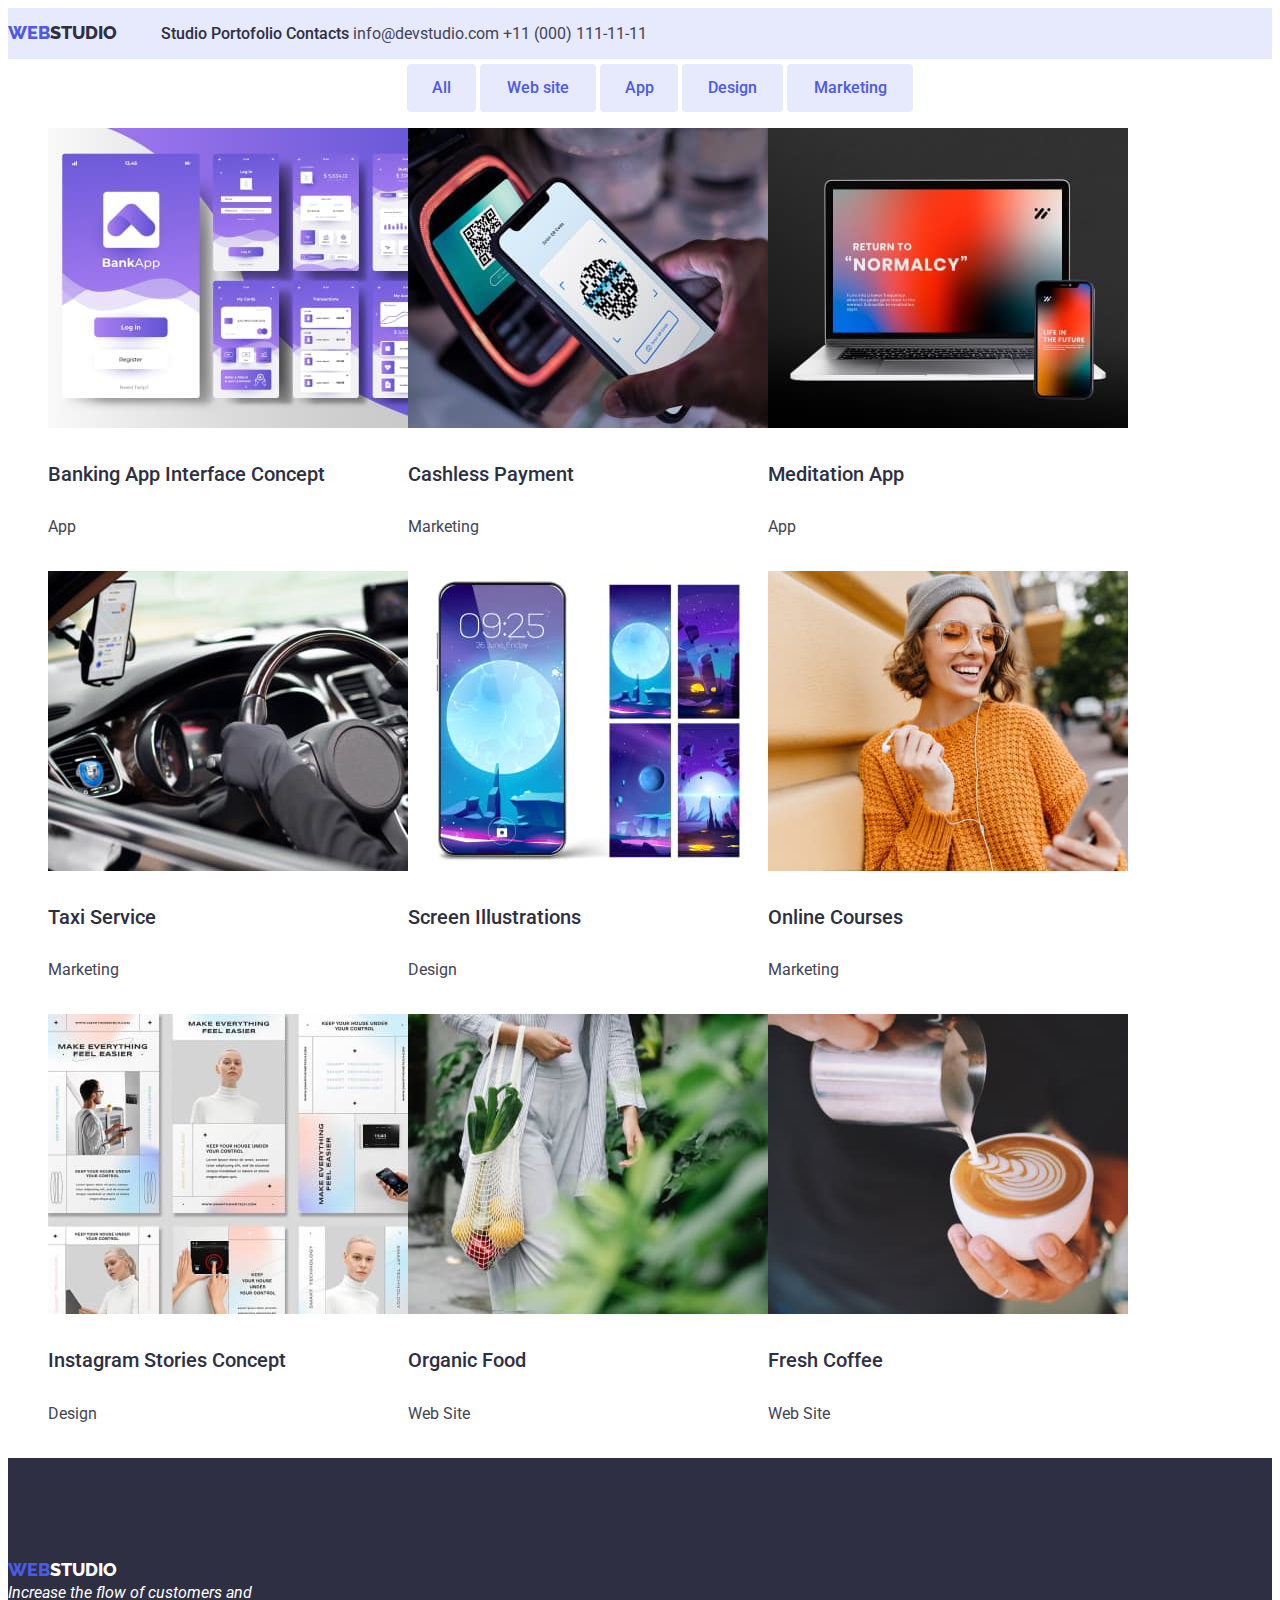
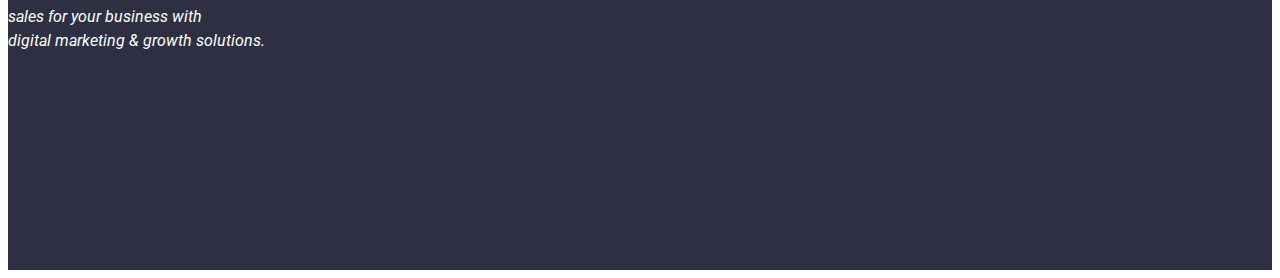
==== portofolio.html @ ede85bdb "added the stiling, html pages and images from the last homework" ====
<!DOCTYPE html>
<html lang="en">

<head>
    <meta charset="UTF-8">
    <meta name="viewport" content="width=device-width, initial-scale=1.0">
    <title>Portofolio</title>
    <link rel="preconnect" href="https://fonts.googleapis.com">
    <link rel="preconnect" href="https://fonts.gstatic.com" crossorigin>
    <link
        href="https://fonts.googleapis.com/css2?family=Raleway:ital,wght@0,100..900;1,100..900&family=Roboto:ital,wght@0,100;0,300;0,400;0,500;0,700;0,900;1,100;1,300;1,400;1,500;1,700;1,900&display=swap"
        rel="stylesheet">
    <link rel="stylesheet" href="styles/styles.css">
</head>

<body>
    <!-- Header section -->
    <header class="global-header">
        <a href="index.html" class="logo">STUDIO</a>
        <nav class="nav-bar">
            <ul class="nav-list">
                <li><a href="index.html">Studio</a></li>
                <li><a href="portofolio.html">Portofolio</a> </li>
                <li><a href="contacts.html">Contacts</a> </li>
            </ul>
        </nav>
        <a href="mailto:info@devstudio.com">info@devstudio.com</a>
        <a href="tel:+11(000)111-11-11">+11 (000) 111-11-11</a>

    </header>
    <main>
        <!-- Filter buttons -->
        <div class="filters">
            <ul class="portofolio-buttons">
                <li><span>
                        <button type="button" class="all-button">All</button>
                    </span>
                    <span>
                        <button type="button" class="web-button">Web site</button>
                    </span>
                    <span>
                        <button type="button" class=" app-button">App</button></span>
                    <span>
                        <button type="button" class="design-button">Design</button></span>
                    <span>
                        <button type="button" class="marketing-button">Marketing</button></span>
                </li>
            </ul>
        </div>
        <div class="main-portofolio">
            <!-- List of images-->
            <ul class="portofolio-list-one">
                <li>
                    <img src="images/banking_app.jpg" alt="The interface of the banking app">
                    <h4>Banking App Interface Concept</h4>
                    <p>App</p>
                </li>
                <li>
                    <img src="images/cashless_payment.jpg" alt="An image of cashless payment">
                    <h4>Cashless Payment</h4>
                    <p>Marketing</p>
                </li>
                <li>
                    <img src="images/meditation.jpg" alt="A preview of the meditation app">
                    <h4>Meditation App</h4>
                    <p>App</p>
                </li>
            </ul>
            <ul class="portofolio-list-two">
                <li>
                    <img src="images/taxi.jpg" alt="An image of a taxi driver">
                    <h4>Taxi Service</h4>
                    <p>Marketing</p>
                </li>
                <li>
                    <img src="images/screen_ill.jpg" alt="A few images with background previews">
                    <h4>Screen Illustrations</h4>
                    <p>Design</p>
                </li>
                <li>
                    <img src="images/online_courses.jpg" alt="A pic of a woman being connected to the classes online">
                    <h4>Online Courses</h4>
                    <p>Marketing</p>
                </li>
            </ul>
            <ul class="portofolio-list-three">
                <li>
                    <img src="images/instagram_stories.jpg" alt="Previews of the instragram stories concept ">
                    <h4>Instagram Stories Concept</h4>
                    <p>Design</p>
                </li>
                <li>
                    <img src="images/organic_food.jpg" alt="A pic of someone carrying organic food">
                    <h4>Organic Food</h4>
                    <p>Web Site</p>
                </li>
                <li>
                    <img src="images/fresh_coffee.jpg" alt="A pic of someone holding a cup of fresh coffee">
                    <h4>Fresh Coffee</h4>
                    <p>Web Site</p>
                </li>
            </ul>
        </div>
    </main>
    <!-- Footer section -->
    <footer class="footer">
        <a href="index.html" class="logo-footer">STUDIO</a>
        <address class="address">Increase the flow of customers and <br> sales for your business with <br> digital
            marketing
            &
            growth solutions.
        </address>
    </footer>
</body>

</html>
---- styles/styles.css ----
:root {
    --subtitle-color: #2E2F42;
    --text-color: #434455;
    --title-font-family: "Roboto",
        sans-serif;
    --logo-font-family: "Raleway",
        sans-serif;

    button[type="button"] {
        cursor: pointer;
    }

    .logo::before {
        content: "WEB";
        color: #4D5AE5;
        font-family: var(--logo-font-family);
        font-weight: 800;
        font-size: 18px;
    }

    .logo {
        font-family: var(--logo-font-family);
        font-weight: 800;
        color: #2E2F42;
        line-height: 1, 31;
        font-size: 18px;
    }
}

a {
    text-decoration: none;
}

body {
    font-family: var(--title-font-family);
}

h1,
h2 {
    font-weight: 700;
}

h4 {
    font-weight: 500;
}

/* NAV STYLING */
.nav-bar {
    list-style: none;
    font-weight: 500;
    color: var(--subtitle-color);
    display: inline-block;
}

.nav-list li {
    list-style: none;
    display: inline-block;
    line-height: 1, 5;
}
[href$=".html"]:hover{
    color: #404BBF;
}
[href$=".html"]:focus {
    color: #404BBF;
}
/* PHONE AND EMAIL COLOR */
.global-header>a {
    color: var(--text-color);
    line-height: 1.5;
}
.global-header>a:hover{
color: #404BBF;
}

.global-header>a:focus{
    color: #404BBF;
}
/* Background color for hero section */
.hero-section {
    background-color: #2E2F42;
    height: 600px;
}

.hero-section>h1 {
    color: #ffffff;
    text-align: center;
    padding-top: 182px;
    font-size: 56px;
    line-height: 3.75;
}

.global-header {
    background-color: #E7E9FC;
    border: 1px;
    margin-bottom: -45px;
}

[href$=".html"] {
    color: var(--subtitle-color);
}

.order-service {
    font-family: var(--title-font-family);
    font-weight: 500;
    background-color: #4D5AE5;
    border-radius: 4px;
    width: 169px;
    height: 56px;
    text-align: center;
    color: #ffffff;
    margin-left: 835px;
    font-weight: 500;
    line-height: 1.5;
}

.order-service:hover{
    background-color: #E7E9FC;
    color: #4D5AE5;
}

.description-tab {
    list-style: none;
    line-height: 1.5;
    display: inline-flex;
}

.description-tab>li>h4 {
    color: var(--subtitle-color);
    font-size: 20px;
}

.description-tab>li>p {
    color: var(--text-color);
}

.what-we-do {
    text-align: center;
    color: var(--subtitle-color);
    line-height: 2.5;
    font-size: 36px;
}

.what-we-do-pics {
    list-style: none;
    text-align: center
}

.what-we-do-pics li {
    display: inline-block;
}

.our-team {
    text-align: center;
    font-size: 36px;
}

.our-team-pics {
    list-style: none;
    line-height: 1.5;
}

.our-team-pics>li {
    text-align: center;
    display: inline-block;
    padding-right: 24px;
    align-items: center;
}

.address {
    line-height: 1.5;
    color: #ffffff;
}

.footer {
    background-color: #2E2F42;
    height: 312px;
    padding-top: 100px;
}

.logo-footer::before {
    content: "WEB";
    color: #4D5AE5;
    font-family: var(--logo-font-family);
    font-weight: 800;
    font-size: 18px;
}

.logo-footer {
    font-family: var(--logo-font-family);
    font-weight: 800;
    color: #ffffff;
    line-height: 1.31;
    font-size: 18px;
}

/* Portofolio only */
.portofolio-buttons {
    text-align: center;
}

.portofolio-buttons>li {
    list-style: none;
}

/* Image list */

.portofolio-list-one {
    list-style: none;
    display: flex;
}

.portofolio-list-one>li>h4 {
    color: var(--subtitle-color);
    font-size: 20px;
    line-height: 1.5;
}

.portofolio-list-one>li>p {
    color: var(--text-color);
    line-height: 1.5;
}

.portofolio-list-two {
    list-style: none;
    display: flex;
}

.portofolio-list-two>li>h4 {
    color: var(--subtitle-color);
    font-size: 20px;
    line-height: 1.5;
}

.portofolio-list-two>li>p {
    color: var(--text-color);
    line-height: 1.5;
}

.portofolio-list-three {
    list-style: none;
    display: flex;
}

.portofolio-list-three>li>h4 {
    color: var(--subtitle-color);
    font-size: 20px;
    line-height: 1.5;
}

.portofolio-list-three>li>p {
    color: var(--text-color);
    line-height: 1.5;
}

.filters {
    margin-top: 50px;
}

.all-button {
    font-family: var(--title-font-family);
    text-align: center;
    background-color: #E7E9FC;
    width: 69px;
    height: 48px;
    border-radius: 4px;
    border: 1px;
    padding: 12px, 24px;
    color: #4D5AE5;
    font-weight: 500;
    font-size: 16px;
    line-height: 1.5;
}

.all-button:hover {
    background-color: #404BBF;
    color: #ffffff;
}

.web-button {
    font-family: var(--title-font-family);
    text-align: center;
    background-color: #E7E9FC;
    width: 116px;
    height: 48px;
    border-radius: 4px;
    border: 1px;
    padding: 12px, 24px;
    color: #4D5AE5;
    font-weight: 500;
    font-size: 16px;
    line-height: 1.5;
}

.web-button:hover {
    background-color: #404BBF;
    color: #ffffff;
}

.app-button {
    font-family: var(--title-font-family);
    text-align: center;
    background-color: #E7E9FC;
    width: 78px;
    height: 48px;
    border-radius: 4px;
    border: 1px;
    padding: 12px, 24px;
    color: #4D5AE5;
    font-weight: 500;
    font-size: 16px;
    line-height: 1.5;
}

.app-button:hover {
    background-color: #404BBF;
    color: #ffffff;
}

.design-button{
    font-family: var(--title-font-family);
    text-align: center;
    background-color: #E7E9FC;
    width: 101px;
    height: 48px;
    border-radius: 4px;
    border: 1px;
    padding: 12px, 24px;
    color: #4D5AE5;
    font-weight: 500;
    font-size: 16px;
    line-height: 1.5;
}
.design-button:hover{
    background-color: #404BBF;
    color: #ffffff;
}

.marketing-button {
    font-family: var(--title-font-family);
    text-align: center;
    background-color: #E7E9FC;
    width: 126px;
    height: 48px;
    border-radius: 4px;
    border: 1px;
    padding: 12px, 24px;
    color: #4D5AE5;
    font-weight: 500;
    font-size: 16px;
    line-height: 1.5;
}
.marketing-button:hover{
    background-color: #404BBF;
    color: #ffffff;
}
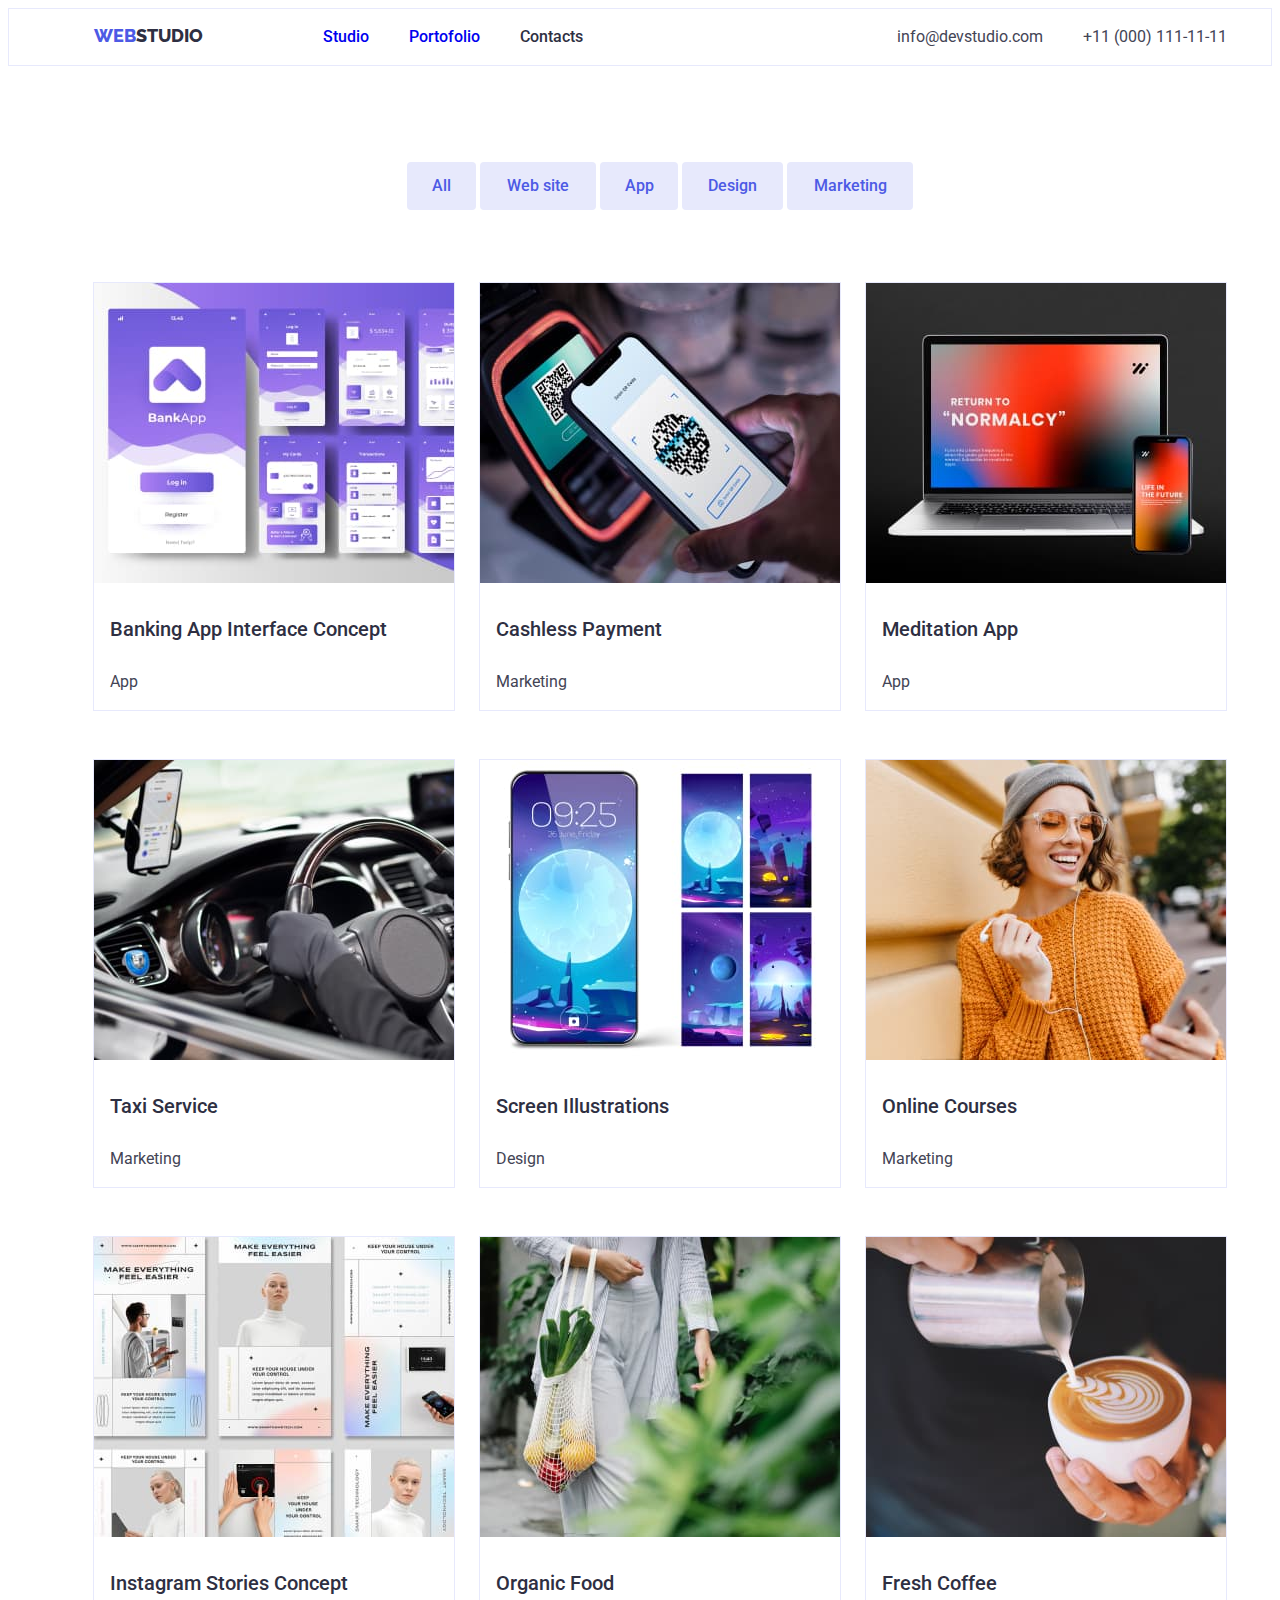
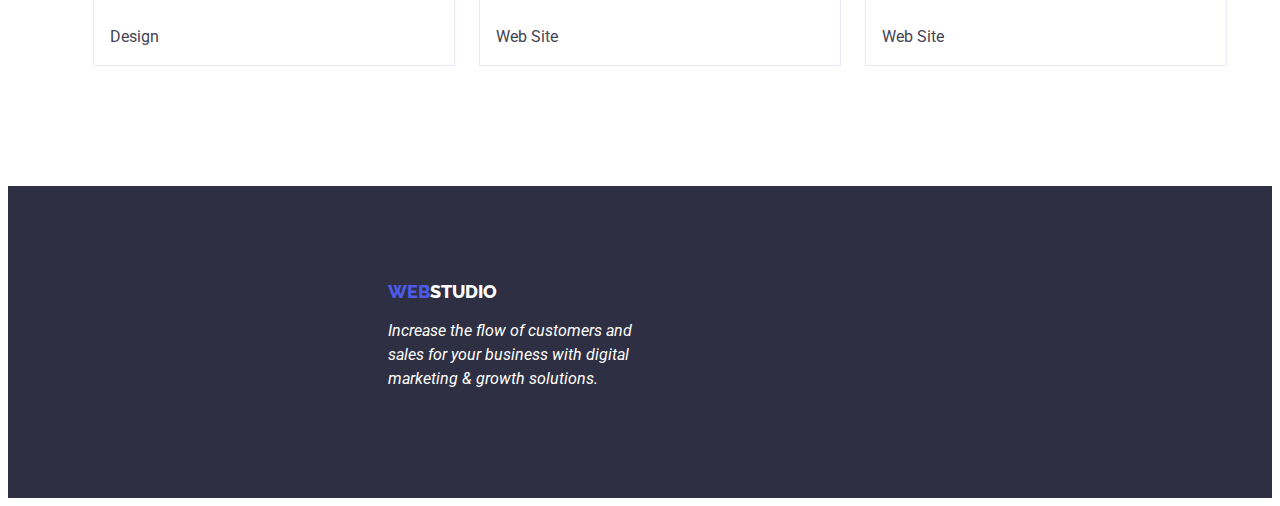
==== commit da9a14fc: "last changes" ====
--- a/portofolio.html
+++ b/portofolio.html
@@ -10,23 +10,26 @@
     <link
         href="https://fonts.googleapis.com/css2?family=Raleway:ital,wght@0,100..900;1,100..900&family=Roboto:ital,wght@0,100;0,300;0,400;0,500;0,700;0,900;1,100;1,300;1,400;1,500;1,700;1,900&display=swap"
         rel="stylesheet">
-    <link rel="stylesheet" href="styles/styles.css">
+    <link rel="stylesheet" href="styles/portofolio.css">
 </head>
 
 <body>
     <!-- Header section -->
     <header class="global-header">
-        <a href="index.html" class="logo">STUDIO</a>
-        <nav class="nav-bar">
-            <ul class="nav-list">
-                <li><a href="index.html">Studio</a></li>
-                <li><a href="portofolio.html">Portofolio</a> </li>
-                <li><a href="contacts.html">Contacts</a> </li>
+        <div class="container">
+            <a href="index.html" class="logo">STUDIO</a>
+            <nav class="nav-bar">
+                <ul class="nav-list">
+                    <li><a href="index.html">Studio</a></li>
+                    <li><a href="portofolio.html">Portofolio</a></li>
+                    <li><a href="contacts.html" class="another-contact">Contacts</a></li>
+                </ul>
+            </nav>
+            <ul class="contact">
+                <li><a href="mailto:info@devstudio.com">info@devstudio.com</a></li>
+                <li><a href="tel:+11(000)111-11-11">+11 (000) 111-11-11</a></li>
             </ul>
-        </nav>
-        <a href="mailto:info@devstudio.com">info@devstudio.com</a>
-        <a href="tel:+11(000)111-11-11">+11 (000) 111-11-11</a>
-
+        </div>
     </header>
     <main>
         <!-- Filter buttons -->
@@ -47,69 +50,78 @@
                 </li>
             </ul>
         </div>
-        <div class="main-portofolio">
-            <!-- List of images-->
-            <ul class="portofolio-list-one">
-                <li>
-                    <img src="images/banking_app.jpg" alt="The interface of the banking app">
-                    <h4>Banking App Interface Concept</h4>
-                    <p>App</p>
-                </li>
-                <li>
-                    <img src="images/cashless_payment.jpg" alt="An image of cashless payment">
-                    <h4>Cashless Payment</h4>
-                    <p>Marketing</p>
-                </li>
-                <li>
-                    <img src="images/meditation.jpg" alt="A preview of the meditation app">
-                    <h4>Meditation App</h4>
-                    <p>App</p>
-                </li>
-            </ul>
-            <ul class="portofolio-list-two">
-                <li>
-                    <img src="images/taxi.jpg" alt="An image of a taxi driver">
-                    <h4>Taxi Service</h4>
-                    <p>Marketing</p>
-                </li>
-                <li>
-                    <img src="images/screen_ill.jpg" alt="A few images with background previews">
-                    <h4>Screen Illustrations</h4>
-                    <p>Design</p>
-                </li>
-                <li>
-                    <img src="images/online_courses.jpg" alt="A pic of a woman being connected to the classes online">
-                    <h4>Online Courses</h4>
-                    <p>Marketing</p>
-                </li>
-            </ul>
-            <ul class="portofolio-list-three">
-                <li>
-                    <img src="images/instagram_stories.jpg" alt="Previews of the instragram stories concept ">
-                    <h4>Instagram Stories Concept</h4>
-                    <p>Design</p>
-                </li>
-                <li>
-                    <img src="images/organic_food.jpg" alt="A pic of someone carrying organic food">
-                    <h4>Organic Food</h4>
-                    <p>Web Site</p>
-                </li>
-                <li>
-                    <img src="images/fresh_coffee.jpg" alt="A pic of someone holding a cup of fresh coffee">
-                    <h4>Fresh Coffee</h4>
-                    <p>Web Site</p>
-                </li>
-            </ul>
-        </div>
+        <!-- List of images-->
+        <section class="list-border">
+            <div class="container">
+                <ul class="portofolio-list-one">
+                    <li>
+                        <img src="images/banking_app.jpg" alt="The interface of the banking app">
+                        <h4>Banking App Interface Concept</h4>
+                        <p>App</p>
+                    </li>
+                    <li>
+                        <img src="images/cashless_payment.jpg" alt="An image of cashless payment">
+                        <h4>Cashless Payment</h4>
+                        <p>Marketing</p>
+                    </li>
+                    <li>
+                        <img src="images/meditation.jpg" alt="A preview of the meditation app">
+                        <h4>Meditation App</h4>
+                        <p>App</p>
+                    </li>
+                </ul>
+            </div>
+            <div class="container">
+                <ul class="portofolio-list-two">
+                    <li>
+                        <img src="images/taxi.jpg" alt="An image of a taxi driver">
+                        <h4>Taxi Service</h4>
+                        <p>Marketing</p>
+                    </li>
+                    <li>
+                        <img src="images/screen_ill.jpg" alt="A few images with background previews">
+                        <h4>Screen Illustrations</h4>
+                        <p>Design</p>
+                    </li>
+                    <li>
+                        <img src="images/online_courses.jpg"
+                            alt="A pic of a woman being connected to the classes online">
+                        <h4>Online Courses</h4>
+                        <p>Marketing</p>
+                    </li>
+                </ul>
+            </div>
+            <div class="container">
+                <ul class="portofolio-list-three">
+                    <li>
+                        <img src="images/instagram_stories.jpg" alt="Previews of the instragram stories concept ">
+                        <h4>Instagram Stories Concept</h4>
+                        <p>Design</p>
+                    </li>
+                    <li>
+                        <img src="images/organic_food.jpg" alt="A pic of someone carrying organic food">
+                        <h4>Organic Food</h4>
+                        <p>Web Site</p>
+                    </li>
+                    <li>
+                        <img src="images/fresh_coffee.jpg" alt="A pic of someone holding a cup of fresh coffee">
+                        <h4>Fresh Coffee</h4>
+                        <p>Web Site</p>
+                    </li>
+                </ul>
+            </div>
+            </div>
+
+        </section>
     </main>
     <!-- Footer section -->
     <footer class="footer">
-        <a href="index.html" class="logo-footer">STUDIO</a>
-        <address class="address">Increase the flow of customers and <br> sales for your business with <br> digital
-            marketing
-            &
-            growth solutions.
-        </address>
+        <div class="container">
+            <a href="index.html" class="logo-footer">STUDIO</a>
+            <address class="address">Increase the flow of customers and <br> sales for your business with digital <br>
+                marketing & growth solutions.
+            </address>
+        </div>
     </footer>
 </body>
 
--- a/styles/portofolio.css
+++ b/styles/portofolio.css
@@ -0,0 +1,333 @@
+*,
+*::before,
+*::after {
+    box-sizing: border-box;
+}
+
+:root {
+    --subtitle-color: #2E2F42;
+    --text-color: #434455;
+    --title-font-family: "Roboto",
+        sans-serif;
+    --logo-font-family: "Raleway",
+        sans-serif;
+}
+
+button[type="button"] {
+    cursor: pointer;
+}
+
+.logo::before {
+    content: "WEB";
+    color: #4D5AE5;
+    font-family: var(--logo-font-family);
+    font-weight: 800;
+    font-size: 18px;
+}
+
+.logo {
+    font-family: var(--logo-font-family);
+    font-weight: 800;
+    color: #2E2F42;
+    line-height: 1.31;
+    font-size: 18px;
+    padding-right: 76px;
+    padding-left: 40px;
+}
+
+a {
+    text-decoration: none;
+}
+
+body {
+    font-family: var(--title-font-family);
+}
+
+h1,
+h2 {
+    font-weight: 700;
+}
+
+h4 {
+    font-weight: 500;
+}
+
+/* NAV STYLING */
+
+.global-header {
+    display: flex;
+    justify-content: center;
+    background-color: #ffffff;
+    border: 1px solid #E7E9FC;
+}
+
+.nav-bar {
+    list-style: none;
+    font-weight: 500;
+    color: var(--subtitle-color);
+    display: inline-flex;
+    justify-content: center;
+}
+
+.nav-list {
+    display: flex;
+    gap: 40px;
+    list-style: none;
+    line-height: 1.5;
+}
+
+.another-contact{
+        list-style: none;
+            font-weight: 500;
+            color: var(--subtitle-color);
+            display: inline-flex;
+            justify-content: center;
+}
+
+[href$=".html"]:hover {
+    color: #404BBF;
+}
+
+[href$=".html"]:focus {
+    color: #404BBF;
+}
+
+/* PHONE AND EMAIL COLOR */
+
+.contact {
+    list-style: none;
+    line-height: 1.5;
+    display: inline-flex;
+    gap: 40px;
+    padding-left: 310px;
+}
+
+.contact>li>a {
+    color: var(--text-color)
+}
+
+.contact>li>a:hover {
+    color: #404BBF;
+}
+
+.contact>li>a:focus {
+    color: #404BBF;
+}
+
+.address {
+    line-height: 1.5;
+    color: #ffffff;
+    padding-top: 16px;
+    display: flex;
+    padding-left: 380px;
+}
+
+.footer {
+    background-color: #2E2F42;
+    height: 312px;
+    padding: 94px 0;
+    display: flex;
+}
+
+.logo-footer::before {
+    content: "WEB";
+    color: #4D5AE5;
+    font-family: var(--logo-font-family);
+    font-weight: 800;
+    font-size: 18px;
+    padding-left: 380px;
+}
+
+.logo-footer {
+    font-family: var(--logo-font-family);
+    font-weight: 800;
+    color: #ffffff;
+    line-height: 1.31;
+    font-size: 18px;
+}
+/* Portofolio only */
+.portofolio-buttons {
+    text-align: center;
+    margin-top: 96px;
+}
+
+.portofolio-buttons>li {
+    list-style: none;
+}
+
+/* Image list */
+
+.portofolio-list-one {
+    list-style: none;
+    display: flex;
+    justify-content: center;
+    gap: 24px;
+    margin-top: 72px;
+}
+
+.portofolio-list-one>li>h4 {
+    color: var(--subtitle-color);
+    font-size: 20px;
+    line-height: 1.5;
+    padding-left: 16px;
+}
+
+.portofolio-list-one>li>p {
+    color: var(--text-color);
+    line-height: 1.5;
+    padding-left: 16px;
+}
+
+.portofolio-list-two {
+    list-style: none;
+    display: flex;
+    justify-content: center;
+    gap: 24px;
+    margin-top: 48px;
+}
+
+.portofolio-list-two>li>h4 {
+    color: var(--subtitle-color);
+    font-size: 20px;
+    line-height: 1.5;
+    padding-left: 16px;
+}
+
+.portofolio-list-two>li>p {
+    color: var(--text-color);
+    line-height: 1.5;
+    padding-left: 16px;
+}
+
+.portofolio-list-three {
+    list-style: none;
+    display: flex;
+    justify-content: center;
+    gap: 24px;
+    margin-top: 48px;
+}
+
+.portofolio-list-three>li>h4 {
+    color: var(--subtitle-color);
+    font-size: 20px;
+    line-height: 1.5;
+    padding-left: 16px;
+}
+
+.portofolio-list-three>li>p {
+    color: var(--text-color);
+    line-height: 1.5;
+    padding-left: 16px;
+}
+
+.filters {
+    margin-top: 50px;
+}
+
+.all-button {
+    font-family: var(--title-font-family);
+    text-align: center;
+    background-color: #E7E9FC;
+    width: 69px;
+    height: 48px;
+    border-radius: 4px;
+    border: 1px;
+    padding: 12px, 24px;
+    color: #4D5AE5;
+    font-weight: 500;
+    font-size: 16px;
+    line-height: 1.5;
+}
+
+.all-button:hover {
+    background-color: #404BBF;
+    color: #ffffff;
+}
+
+.web-button {
+    font-family: var(--title-font-family);
+    text-align: center;
+    background-color: #E7E9FC;
+    width: 116px;
+    height: 48px;
+    border-radius: 4px;
+    border: 1px;
+    padding: 12px, 24px;
+    color: #4D5AE5;
+    font-weight: 500;
+    font-size: 16px;
+    line-height: 1.5;
+}
+
+.web-button:hover {
+    background-color: #404BBF;
+    color: #ffffff;
+}
+
+.app-button {
+    font-family: var(--title-font-family);
+    text-align: center;
+    background-color: #E7E9FC;
+    width: 78px;
+    height: 48px;
+    border-radius: 4px;
+    border: 1px;
+    padding: 12px, 24px;
+    color: #4D5AE5;
+    font-weight: 500;
+    font-size: 16px;
+    line-height: 1.5;
+}
+
+.app-button:hover {
+    background-color: #404BBF;
+    color: #ffffff;
+}
+
+.design-button {
+    font-family: var(--title-font-family);
+    text-align: center;
+    background-color: #E7E9FC;
+    width: 101px;
+    height: 48px;
+    border-radius: 4px;
+    border: 1px;
+    padding: 12px, 24px;
+    color: #4D5AE5;
+    font-weight: 500;
+    font-size: 16px;
+    line-height: 1.5;
+}
+
+.design-button:hover {
+    background-color: #404BBF;
+    color: #ffffff;
+}
+
+.marketing-button {
+    font-family: var(--title-font-family);
+    text-align: center;
+    background-color: #E7E9FC;
+    width: 126px;
+    height: 48px;
+    border-radius: 4px;
+    border: 1px;
+    padding: 12px, 24px;
+    color: #4D5AE5;
+    font-weight: 500;
+    font-size: 16px;
+    line-height: 1.5;
+}
+
+.marketing-button:hover {
+    background-color: #404BBF;
+    color: #ffffff;
+}
+
+.list-border>div>ul>li{
+   border: 1px solid #E7E9FC;
+}
+
+.list-border{
+    margin-bottom: 120px;
+}